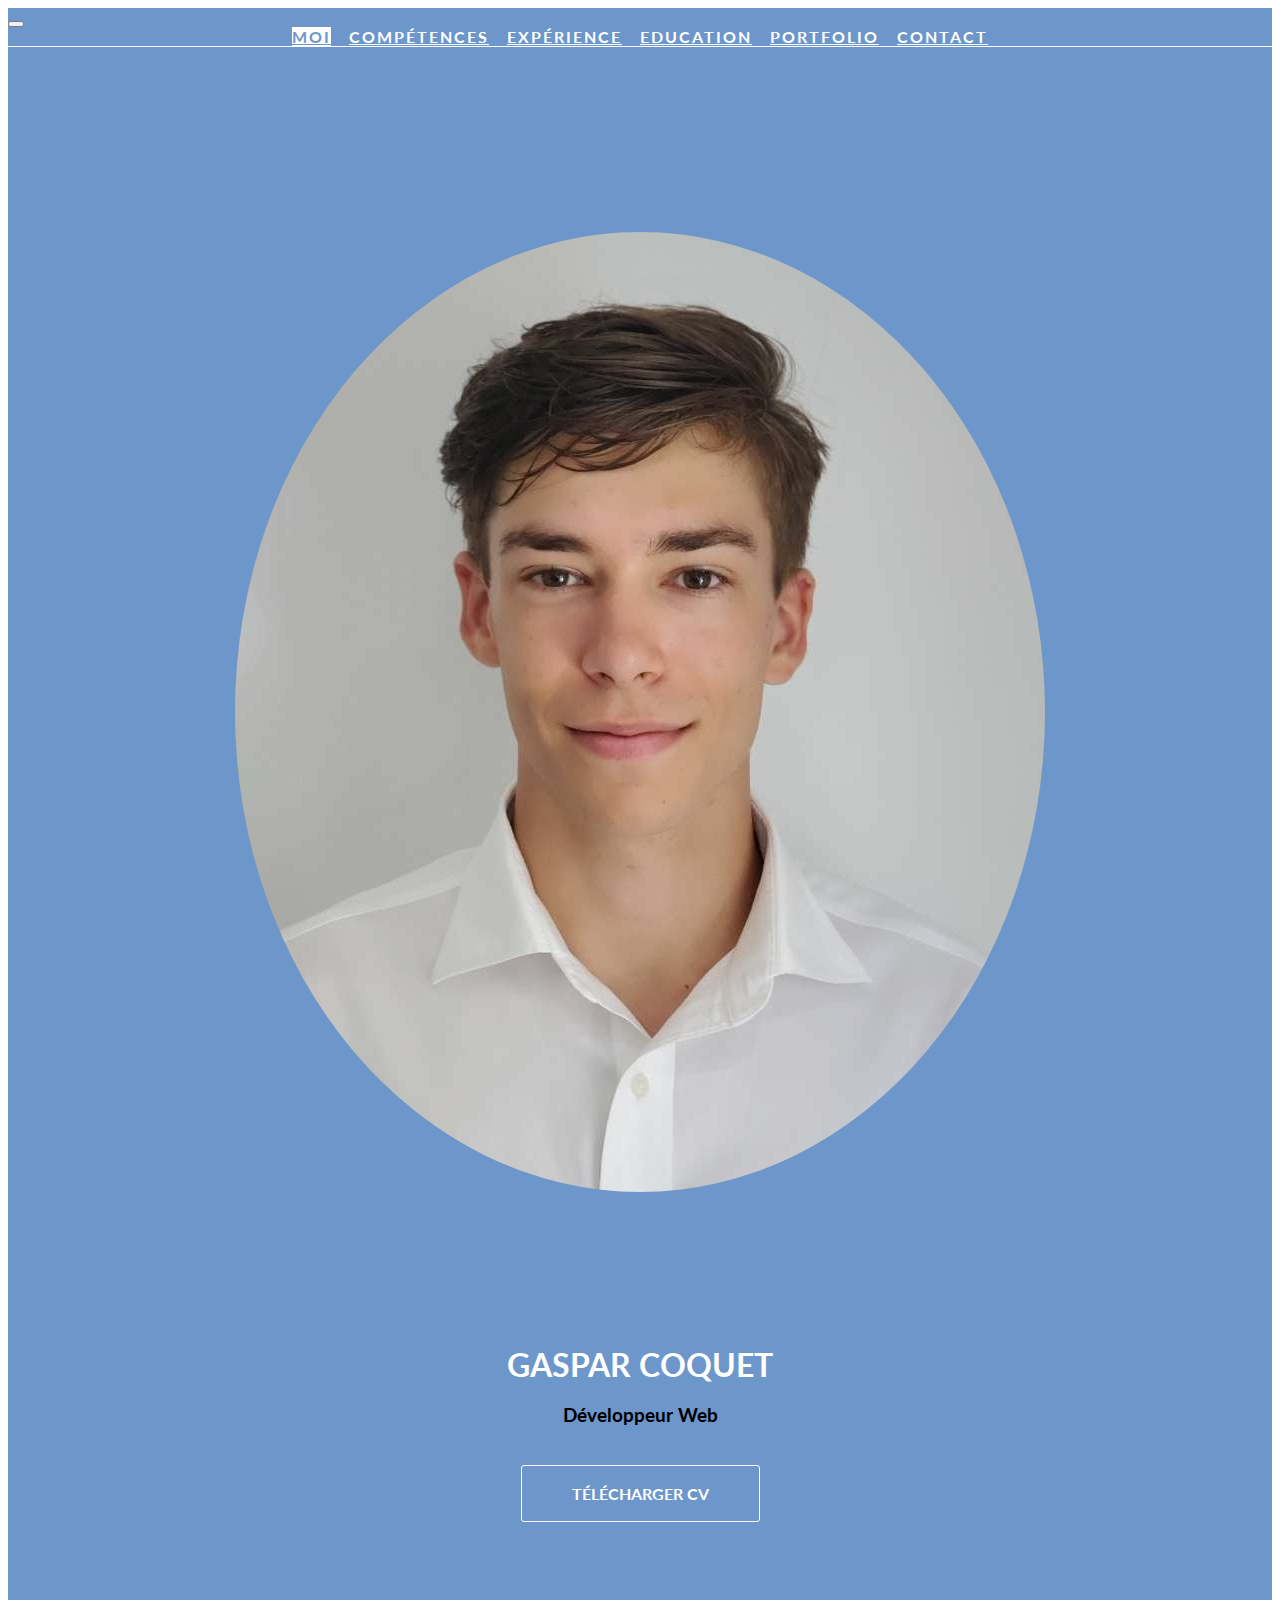
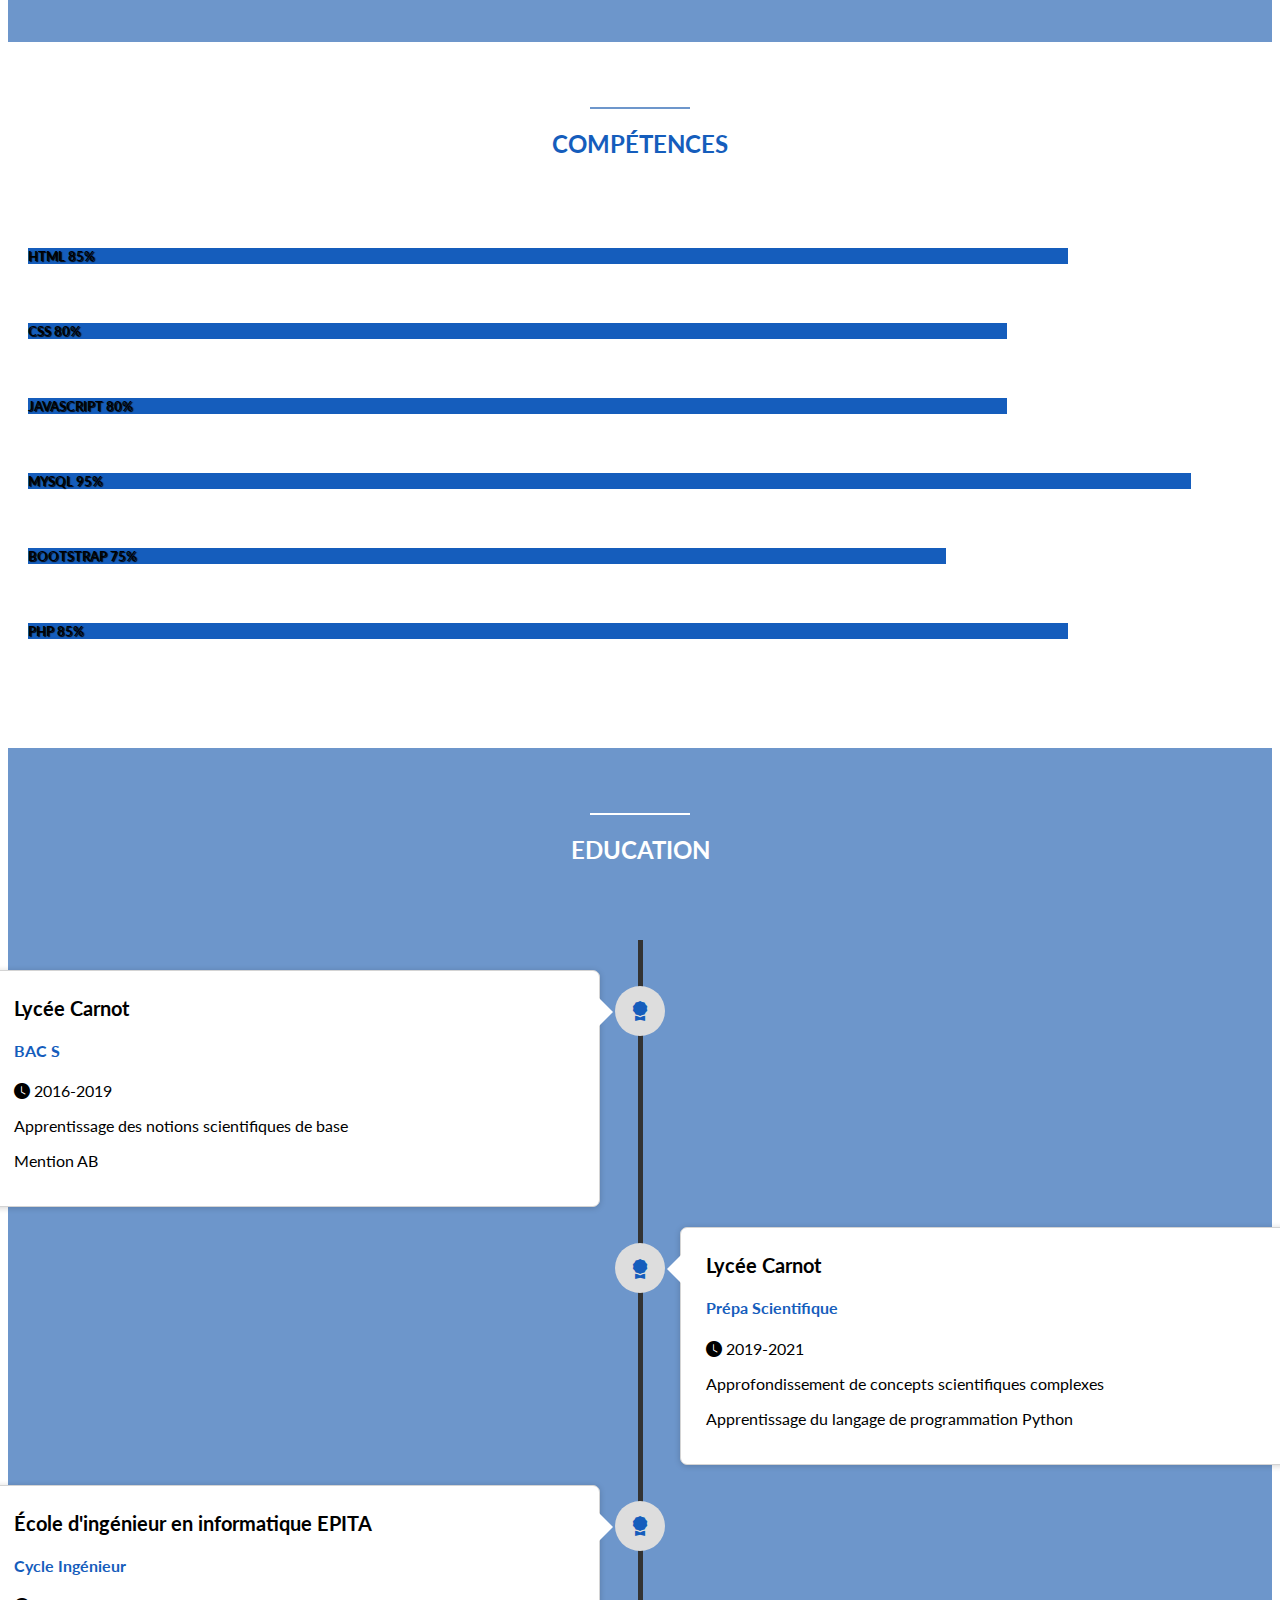
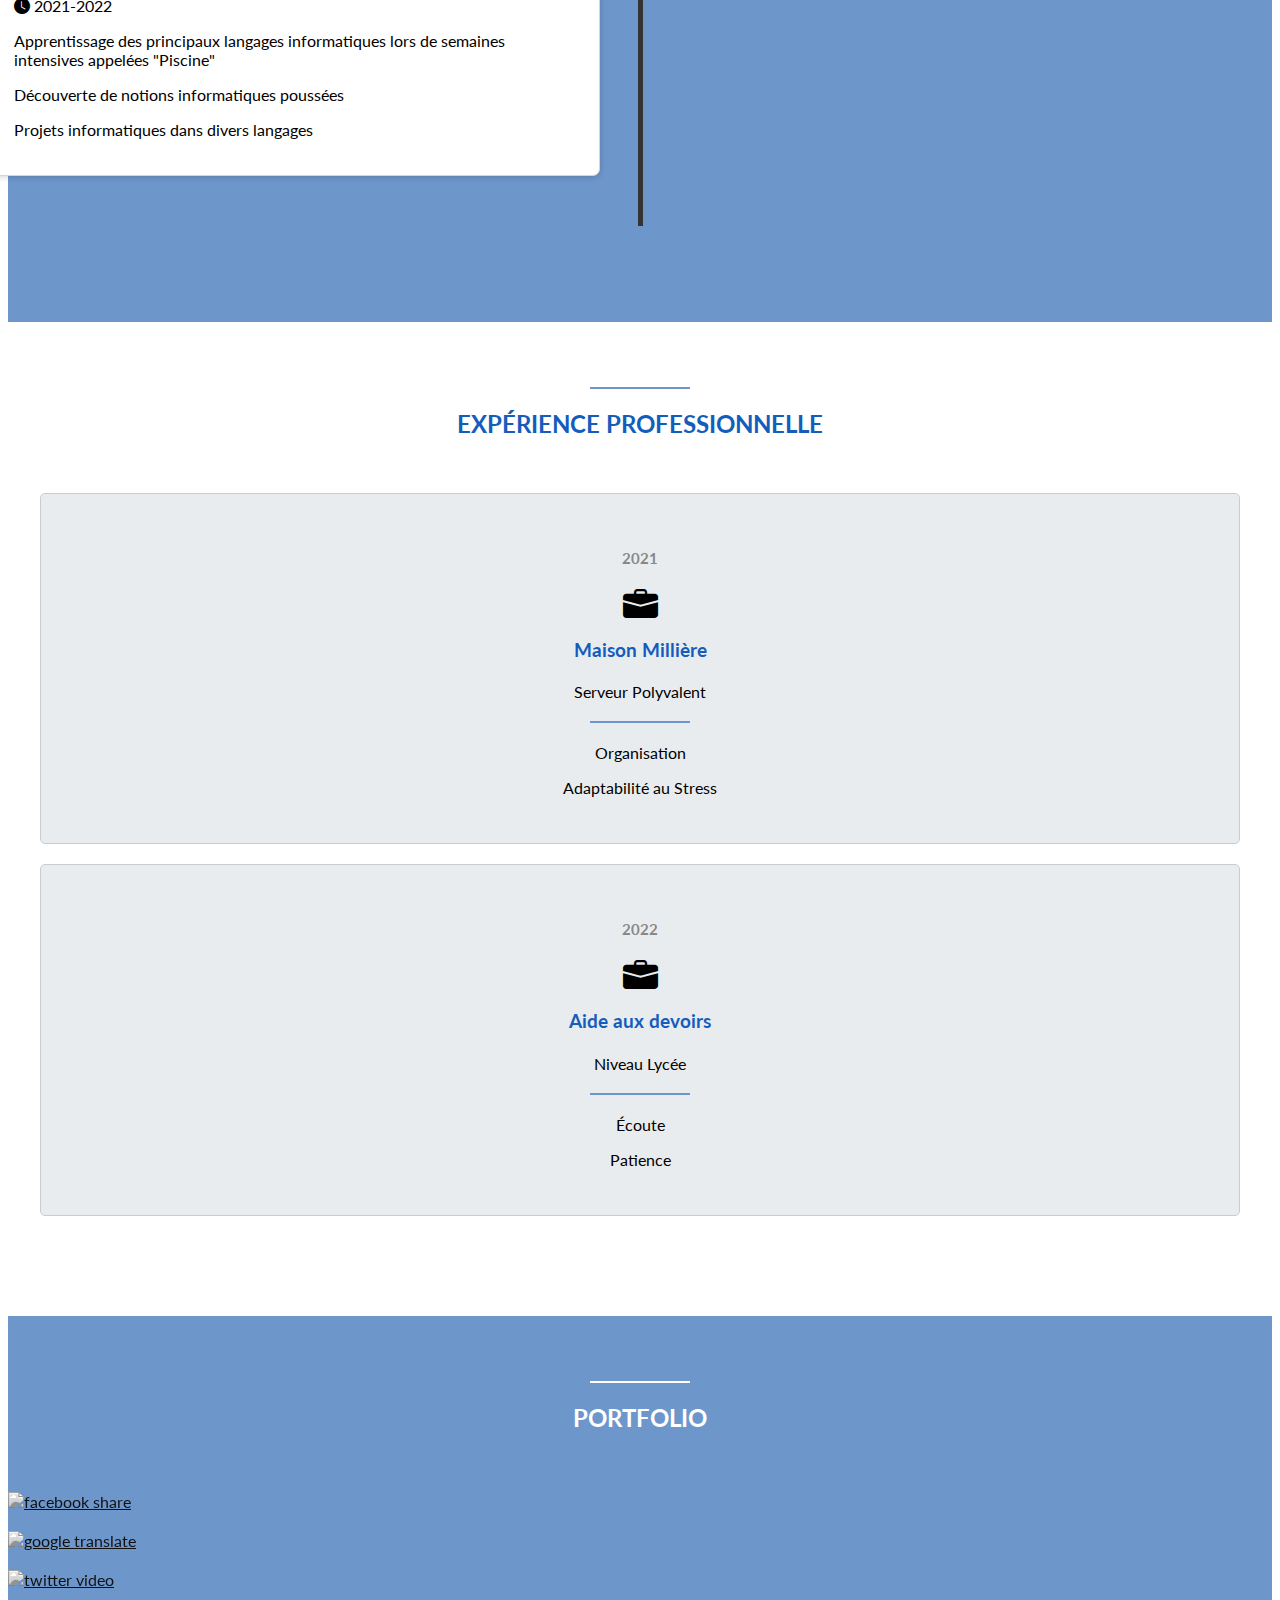
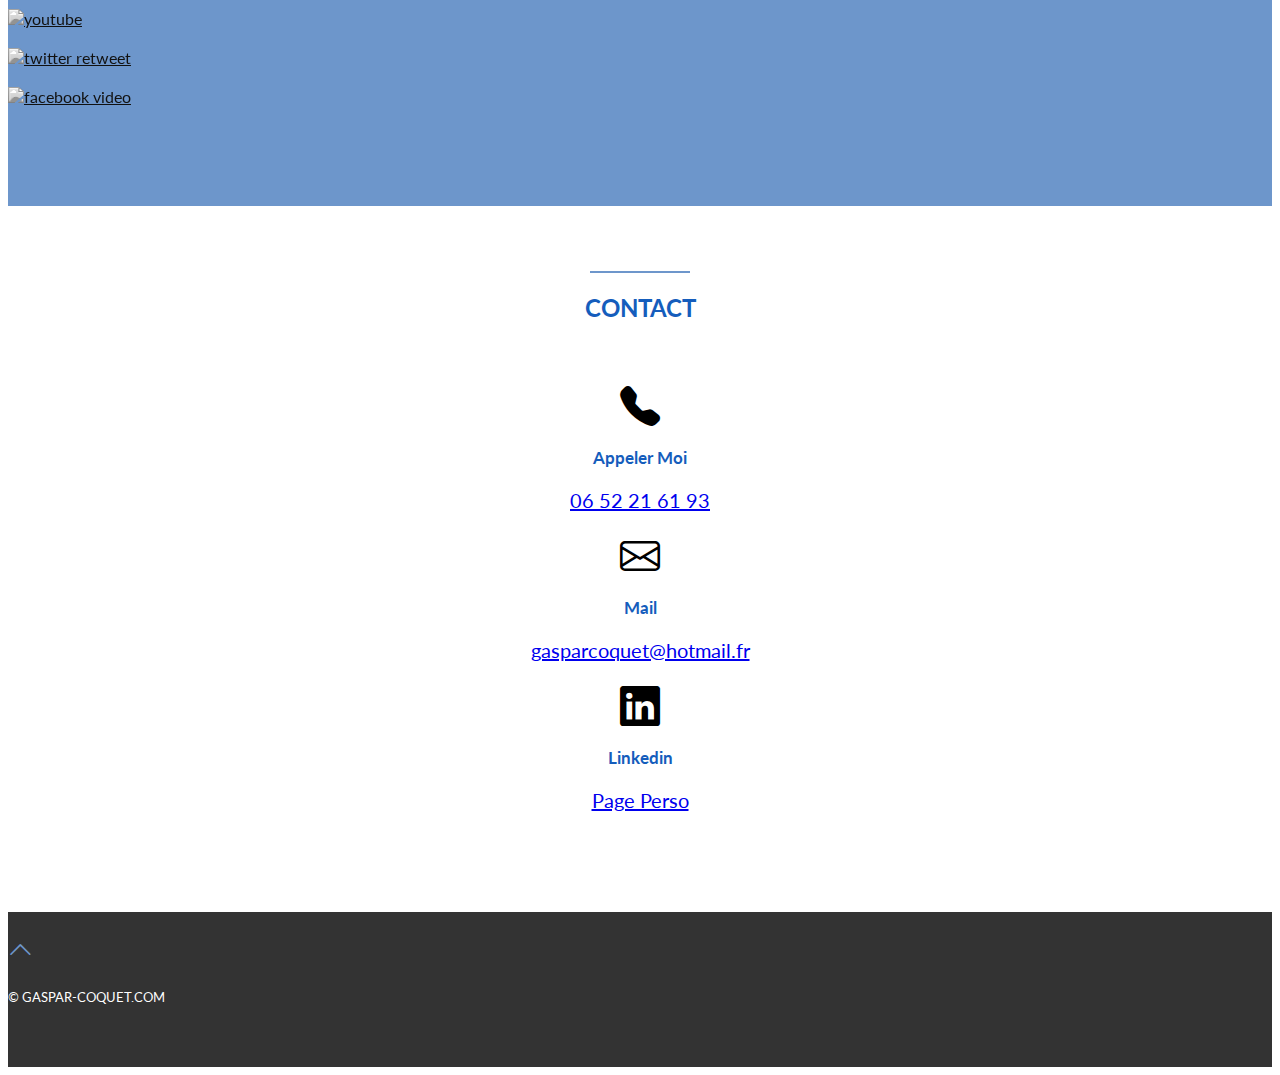
==== CV en ligne/index.html @ 8d8a1c44 "CV_en_ligne_submission" ====
<!DOCTYPE html>
<html>
    <head>
        <title>CV Gaspar</title>
        <meta charset="utf-8">
        <meta name="viewport" content="width=device-width, initial-scale=1">
        <link href="https://cdn.jsdelivr.net/npm/bootstrap@5.1.1/dist/css/bootstrap.min.css" rel="stylesheet" integrity="sha384-F3w7mX95PdgyTmZZMECAngseQB83DfGTowi0iMjiWaeVhAn4FJkqJByhZMI3AhiU" crossorigin="anonymous">
        <script src="https://cdn.jsdelivr.net/npm/bootstrap@5.1.1/dist/js/bootstrap.bundle.min.js" integrity="sha384-/bQdsTh/da6pkI1MST/rWKFNjaCP5gBSY4sEBT38Q/9RBh9AH40zEOg7Hlq2THRZ" crossorigin="anonymous"></script>  <link href='http://fonts.googleapis.com/css?family=Lato&subset=latin,latin-ext' rel='stylesheet' type='text/css'>
        <link rel="stylesheet" href="https://cdn.jsdelivr.net/npm/bootstrap-icons@1.5.0/font/bootstrap-icons.css">
        <link rel="stylesheet" href="css/style.css">
    </head>
    <body data-bs-spy="scroll" data-bs-target="#myNavbar">

        <nav id="myNavbar" class="navbar navbar-expand-lg navbar-dark sticky-top">
            <div class="container-fluid">
                <a class="navbar-brand" href="#"></a>
                <button class="navbar-toggler" type="button" data-bs-toggle="collapse" data-bs-target="#navbarNavAltMarkup" aria-controls="navbarNavAltMarkup" aria-expanded="false" aria-label="Toggle navigation">
                    <span class="navbar-toggler-icon"></span>
                </button>
              <div class="collapse navbar-collapse" id="navbarNavAltMarkup">
                <div class="navbar-nav">
                  <a class="nav-link active" aria-current="page" href="#about">Moi</a>
                  <a class="nav-link" href="#skills">Compétences</a>
                  <a class="nav-link" href="#experience">Expérience</a>
                  <a class="nav-link" href="#education">Education</a>
                  <a class="nav-link" href="#portfolio">Portfolio</a>
                  <a class="nav-link" href="#contact">Contact</a>
                </div>
              </div>
            </div>
        </nav>

        <section id="about" class="container-fluid">
            <div class="col-8 col-lg-4 profile-picture">
                <img src="images/Photo_Portrait.jpg" alt="Gaspar" id="essai">
            </div>
            <div class="heading">
                <h1>GASPAR COQUET</h1>
                <h3>Développeur Web</h3>
                <a href="docs/CV_2022-07-19_Gaspar_Coquet.pdf" class="button1">Télécharger CV</a>
            </div> 
        </section>

        <section id="skills">
            <div class="divider"></div>
            <div class="heading">
                <h2>Compétences</h2>
            </div>
            <div class="container">
                <div class="row">
                    <div class="col-lg-6">
                        <div class="progress">
                            <div class="progress-bar" role="progressbar" style="width: 85%;" aria-valuenow="85" aria-valuemin="0" aria-valuemax="100">
                                <h5>HTML 85%</h5>
                            </div>
                        </div>
                        <div class="progress">
                            <div class="progress-bar" role="progressbar" style="width: 80%;" aria-valuenow="80" aria-valuemin="0" aria-valuemax="100">
                                <h5>CSS 80%</h5>
                            </div>
                        </div>
                        <div class="progress">
                            <div class="progress-bar" role="progressbar" style="width: 80%;" aria-valuenow="80" aria-valuemin="0" aria-valuemax="100">
                                <h5>JAVASCRIPT 80%</h5>
                            </div>
                        </div>
                    </div>
                    <div class="col-lg-6">
                        <div class="progress">
                            <div class="progress-bar" role="progressbar" style="width: 95%;" aria-valuenow="95" aria-valuemin="0" aria-valuemax="100">
                                <h5>MYSQL 95%</h5>
                            </div>
                        </div>
                        <div class="progress">
                            <div class="progress-bar" role="progressbar" style="width: 75%;" aria-valuenow="75" aria-valuemin="0" aria-valuemax="100">
                                <h5>BOOTSTRAP 75%</h5>
                            </div>
                        </div>
                        <div class="progress">
                            <div class="progress-bar" role="progressbar" style="width: 85%;" aria-valuenow="85" aria-valuemin="0" aria-valuemax="100">
                                <h5>PHP 85%</h5>
                            </div>
                        </div>
                    </div>
                </div>
            </div>

        </section>

        <section id="education">
            <div class="container">
                <div class="divider white"></div>
                <div class="heading">
                    <h2>Education</h2>
                </div>
                <ul class="timeline">
                    <li>
                        <div class="timeline-badge"><span class="bi-award-fill"></span></div>
                        <div class="timeline-panel-container">
                            <div class="timeline-panel">
                                <div class="timeline-heading">
                                    <h3>Lycée Carnot</h3>
                                    <h4>BAC S</h4>
                                    <p class="text-muted"><span class="bi-clock-fill"></span> 2016-2019</p>
                                </div>
                                <div class="timeline-body">
                                    <p>Apprentissage des notions scientifiques de base</p>
                                    <p>Mention AB</p>
                                </div>
                            </div>
                        </div>
                    </li>
                    <li>
                        <div class="timeline-badge"><span class="bi-award-fill"></span></div>
                        <div class="timeline-panel-container-inverted">
                            <div class="timeline-panel">
                                <div class="timeline-heading">
                                    <h3>Lycée Carnot</h3>
                                    <h4>Prépa Scientifique</h4>
                                    <p class="text-muted"><span class="bi-clock-fill"></span> 2019-2021</p>
                                </div>
                                <div class="timeline-body">
                                    <p>Approfondissement de concepts scientifiques complexes</p>
                                    <p>Apprentissage du langage de programmation Python</p>
                                </div>
                            </div>
                        </div>
                    </li>
                    <li>
                        <div class="timeline-badge"><span class="bi-award-fill"></span></div>
                        <div class="timeline-panel-container">
                            <div class="timeline-panel">
                                <div class="timeline-heading">
                                    <h3>École d'ingénieur en informatique EPITA</h3>
                                    <h4>Cycle Ingénieur</h4>
                                    <p class="text-muted"><span class="bi-clock-fill"></span> 2021-2022</p>
                                </div>
                                <div class="timeline-body">
                                    <p>Apprentissage des principaux langages informatiques lors de semaines intensives appelées "Piscine"</p>
                                    <p>Découverte de notions informatiques poussées</p>
                                    <p>Projets informatiques dans divers langages</p>
                                </div>
                            </div>
                        </div>
                    </li>
                </ul>
            </div>
        </section>


        <section id="experience">
            <div class="container">
                <div class="divider"></div>
                <div class="heading">
                    <h2>Expérience Professionnelle</h2>
                </div>
                <div class="row">
                    <div class="col-md-6">
                        <div class="experience-block">
                            <h5>2021</h5>
                            <span class="bi-briefcase-fill"></span>
                            <h3>Maison Millière</h3>
                            <h4>Serveur Polyvalent</h4>
                            <div class="divider"></div>
                            <p>Organisation</p>
                            <p>Adaptabilité au Stress</p>
                        </div>
                    </div>
                    <div class="col-md-6">
                        <div class="experience-block">
                            <h5>2022</h5>
                            <span class="bi-briefcase-fill"></span>
                            <h3>Aide aux devoirs</h3>
                            <h4>Niveau Lycée</h4>
                            <div class="divider"></div>
                            <p>Écoute</p>
                            <p>Patience</p>
                        </div>
                    </div>
                </div>
        </section>

        <section id="portfolio">
            <div class="container">
                <div class="divider white"></div>
                <div class="heading">
                    <h2>Portfolio</h2>
                </div>
                <div class="row">
                    <div class="col-md-4">
                        <a href="https://facebook.com" target="_blank">
                            <img src="images/facebook_share.png" class="img-thumbnail" alt="facebook share">
                        </a>
                    </div>
                    <div class="col-md-4">
                        <a href="https://google.com" target="_blank">
                            <img src="images/google_translate.png" class="img-thumbnail" alt="google translate">
                        </a>
                    </div>
                    <div class="col-md-4">
                        <a href="https://twitter.com" target="_blank">
                            <img src="images/twitter_video.png" class="img-thumbnail" alt="twitter video">
                        </a>
                    </div>
                </div>
                <div class="row">
                    <div class="col-md-4">
                        <a href="https://youtube.com" target="_blank">
                            <img src="images/youtube.png" class="img-thumbnail" alt="youtube">
                        </a>
                    </div>
                    <div class="col-md-4">
                        <a href="https://twitter.com" target="_blank">
                            <img src="images/twitter_retweet.png" class="img-thumbnail" alt="twitter retweet">
                        </a>
                    </div>
                    <div class="col-md-4">
                        <a href="https://facebook.com" target="_blank">
                            <img src="images/facebook_video.png" class="img-thumbnail" alt="facebook video">
                        </a>
                    </div>
                </div>
            </div>

        </section>

        <section id="contact">
            <div class="container">
                <div class="divider"></div>
                <div class="heading">
                    <h2>Contact</h2>
                </div>

                <div class="row">
                    <div class="col-md-4 align">
                        <span class="bi bi-telephone-fill"></span>
                        <h3>Appeler Moi</h3>
                        <a href="tel:+33652216193">
                            <p class="text">06 52 21 61 93</p>
                        </a>
                    </div>
                    <div class="col-md-4 align">
                        <span class="bi bi-envelope"></span>
                        <h3>Mail</h3>
                        <a href="mailto:gasparcoquet@hotmail.fr">
                            <p class="text">gasparcoquet@hotmail.fr</p>
                        </a>
                    </div>
                    <div class="col-md-4 align">
                        <span class="bi bi-linkedin"></span>
                        <h3>Linkedin</h3>
                        <a href="https://www.linkedin.com/in/gaspar-coquet-95a12b220/" target="_blank">
                            <p class="text">Page Perso</p>
                        </a>
                    </div>
                </div>
                

            </div>

        </section>

        <footer class="text-center">
            <a href="#about"><span class="bi-chevron-up"></span></a>
            <h5>© GASPAR-COQUET.COM</h5>
        </footer>
      
    </body>
</html>
---- CV en ligne/css/style.css ----
/* GENERAL */
body {
    font-family: 'Lato', sans-serif;
}
h1,h2,h3,h4,h5,h6 {
    font-weight: bold;
}
section {
    padding: 65px 0 80px 0;
}
section .heading {
    text-align: center;
    padding-bottom: 40px;
}
section .heading h2{
    text-transform: uppercase;
}
.divider {
    width: 100px;
    height: 2px;
    background-color: #6d96cb;
    margin: 0 auto 20px;   
}
.divider.white {
    background-color: white;
}
ul {
    list-style: none;
}

/* NAVBAR */
.navbar {
    background-color: #6d96cb;
    letter-spacing: 2px;
    text-transform: uppercase;
    font-weight: bold;
    border-bottom: 1px solid white;
}
.navbar-nav {
    margin: 0 auto;
    text-align: center;
}
.nav-link {
    color: white !important;
    margin: 0 6px;
}
.nav-link.active,
.nav-link:hover {
    background-color: white;
    color: #6d96cb !important;
}


/* ABOUT */
#about {
    background-color: #6d96cb;
}
#about img {
    max-width: 100%;
    height: auto;
    clip-path:ellipse(45% 40%);
}
.profile-picture {
    text-align: center;
    margin: 0px auto 30px;
}
#about .heading h1 {
    color: white;
    text-transform: uppercase;
    margin-bottom: 20px;
}
.button1 {
    font-weight: bold;
    color: white;
    text-transform: uppercase;
    border: 1px solid white;
    padding: 18px 50px;
    display: inline-block;
    border-radius: 3px;
    text-decoration: none;
    margin-top: 20px;
    transition: all 0.3s ease-in 0s;
}
.button1:hover {
    background: white;
    color: #6d96cb;
}

/* SKILLS */
#skills .heading h2 {
    color: #155dbc;
}
#skills .progress {
    height: 45px;
    margin: 30px 20px;
}
#skills .progress:last-child {
    margin-bottom: 0px;
}
#skills .progress-bar {
    background-color: #155dbc;
}
#skills .progress-bar h5 {
    text-shadow: 1px 1px 1px #000;
    margin-bottom: 3px;
}

/* EDUCATION */
#education {
    background-color: #6d96cb;
}
#education .heading h2 {
    color: white;
}
.timeline {
    padding: 30px 10px;
    position: relative;
}
.timeline:before {
    content: " ";
    top: 0;
    bottom: 0;
    position: absolute;
    width: 5px;
    background-color: #333;
    left: 50%;
    margin-left: -2.5px;
}
.timeline > li {
    margin-bottom: 20px;
    position: relative;
}
.timeline > li:before,
.timeline > li:after {
    content: " ";
    display: table;
}
.timeline > li:after {
    clear: both;
}
.timeline li .timeline-badge {
    color: #6d96cb;
    width: 50px;
    line-height: 50px;
    font-size: 20px;
    text-align: center;
    position: absolute;
    top: 16px;
    left: 50%;
    margin-left: -25px;
    background-color: #ddd;
    border-radius: 50%;
}
.timeline-panel-container {
    width: 50%;
    float: left;
}
.timeline-panel-container-inverted {
    width: 50%;
    float: right;
}
.timeline-panel {
    width: 90%;
    float: right;
    margin-right: 40px;
    border: 1px solid #d4d4d4;
    border-radius: 7px;
    padding: 20px 25px;
    position: relative;
    box-shadow: 0 1px 6px rgba(0,0,0, 0.175);
    background-color: #fff;
}
.timeline-panel-container-inverted .timeline-panel {
    float: left;
    margin-left: 40px;
}
.timeline-panel:after {
    position:absolute;
    top: 27px;
    right: -14px;
    display:inline-block;
    border-top: 14px solid transparent;
    border-left: 14px solid #fff;
    border-right: 0 solid #fff;
    border-bottom: 14px solid transparent;
    content: " ";
}
.timeline-panel-container-inverted .timeline-panel:after {
    border-left-width: 0;
    border-right-width: 14px;
    left: -14px;
    right: auto;
}
.timeline-heading h3 {
    margin-top: 5px;
    font-size: 20px;
}
.timeline-heading h4 {
    color: #155dbc;
}
.timeline-badge span{
    color: #155dbc;
}

/* EXPERIENCE */
#experience .heading h2 {
    color: #155dbc;
    margin: 15px 0px;
}
.experience-block {
    width:90%;
    margin: 0 auto;
    text-align: center;
    padding: 30px;
    background: #e9ecef;
    border-radius: 5px;
    border: 1px solid #ccc;
    margin-bottom: 20px;
}
.experience-block h5 {
    color: #888;
    font-size: 15px;
    margin-bottom: 15px;
}
.experience-block span {
    font-size: 35px;
}
.experience-block h3 {
    color: #155dbc;
    margin: 15px 0px;
}
.experience-block h4 {
    margin-bottom: 20px;
    font-weight: normal;
 }

 /* PORTFOLIO */
 #portfolio {
     background-color:#6d96cb;
 }
 #portfolio .heading h2 {
    color: white;
}
#portfolio img {
    width: 100%;
    height: 100%;
    filter: grayscale(100%);
    -webkit-filter: grayscale(100%); 
}
#portfolio img:hover {
     filter: none;
    -webkit-filter: none; 
}
#portfolio .col-md-4 {
    margin-bottom: 20px;
}

/* CONTACT */
#contact .heading h2 {
    color: #155dbc;
}

#contact h3 {
    color: #155dbc;
    font-size: 17px;
}

#contact .align {
    text-align: center;
}

#contact span {
    font-size: 40px;
}

#contact .text {
    font-size: 20px;
}


/* FOOTER */
footer {
    background-color: #333;
    padding: 20px 0 40px;
}
footer span {
    color: #6d96cb;
    font-size: 25px;
    line-height: 35px;
}
footer span:hover {
    font-size: 27px;
}
footer h5 {
    color: white;
    font-weight: normal;
}
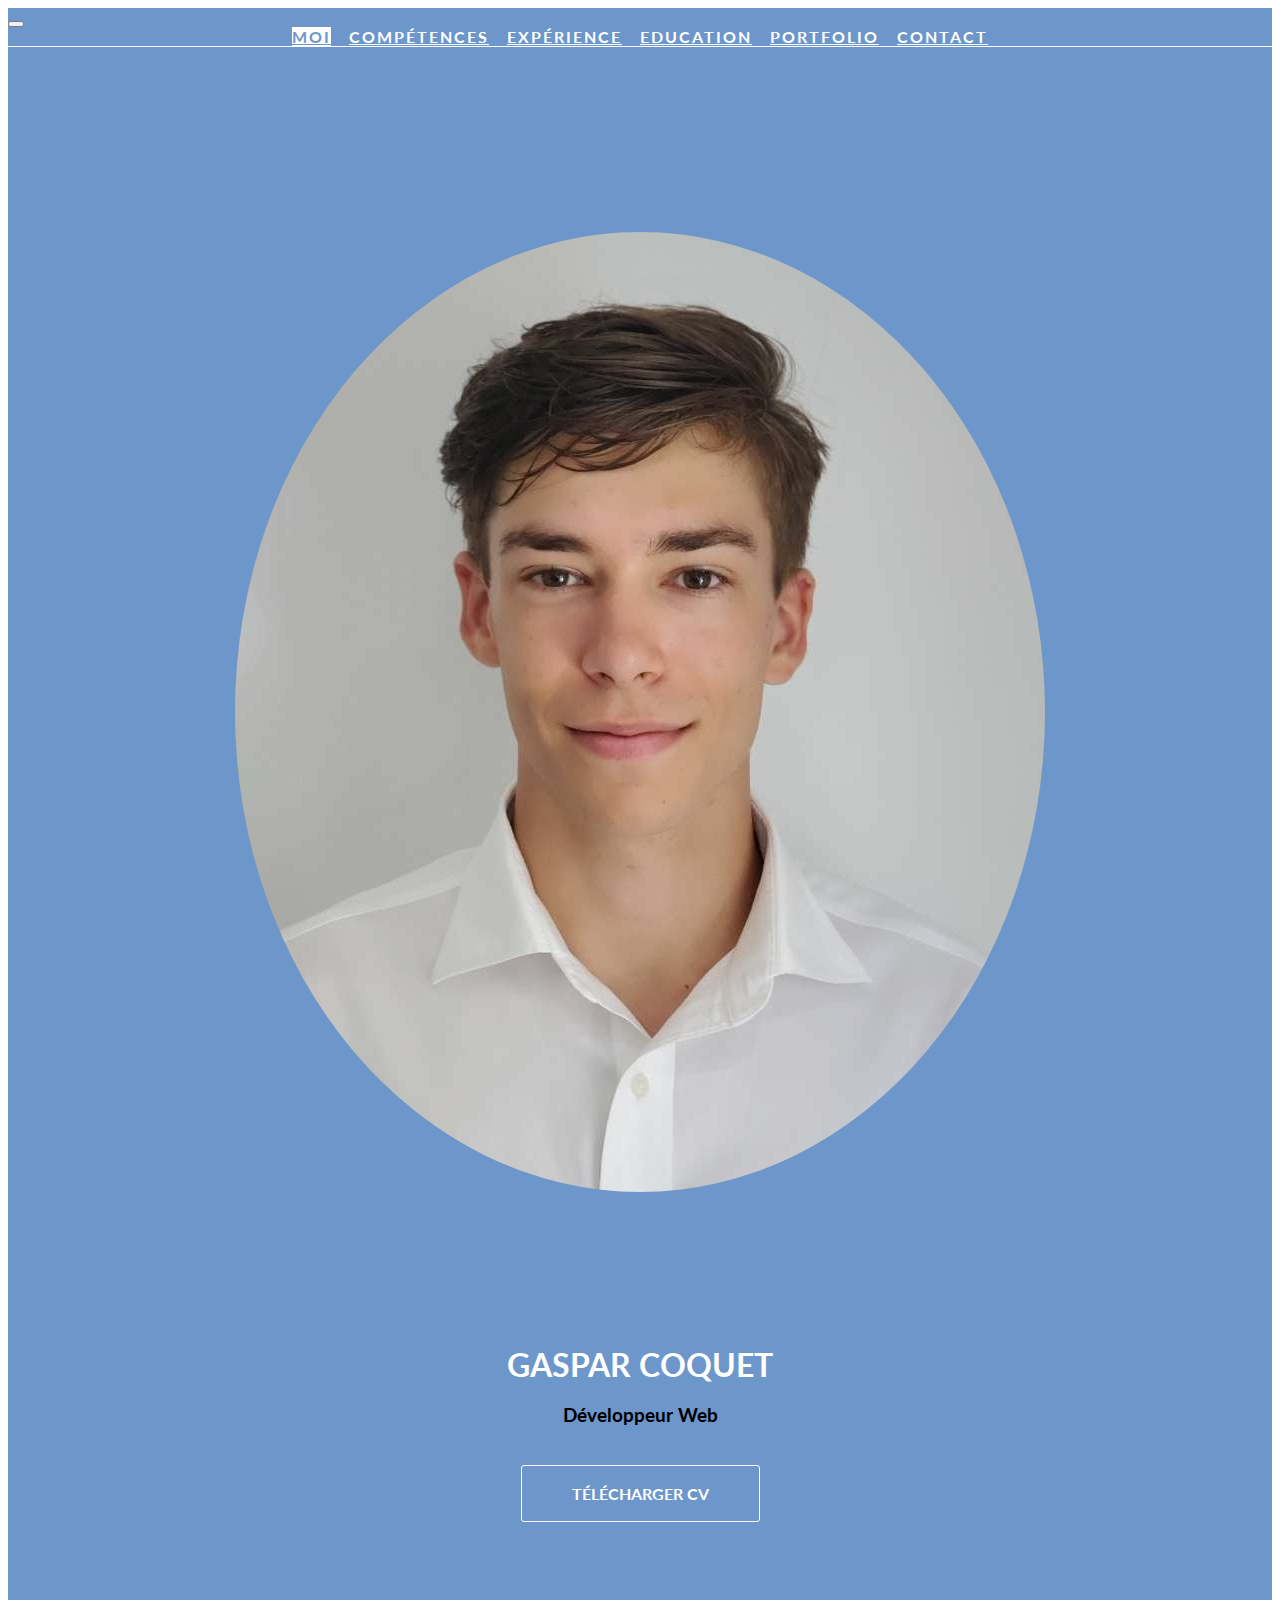
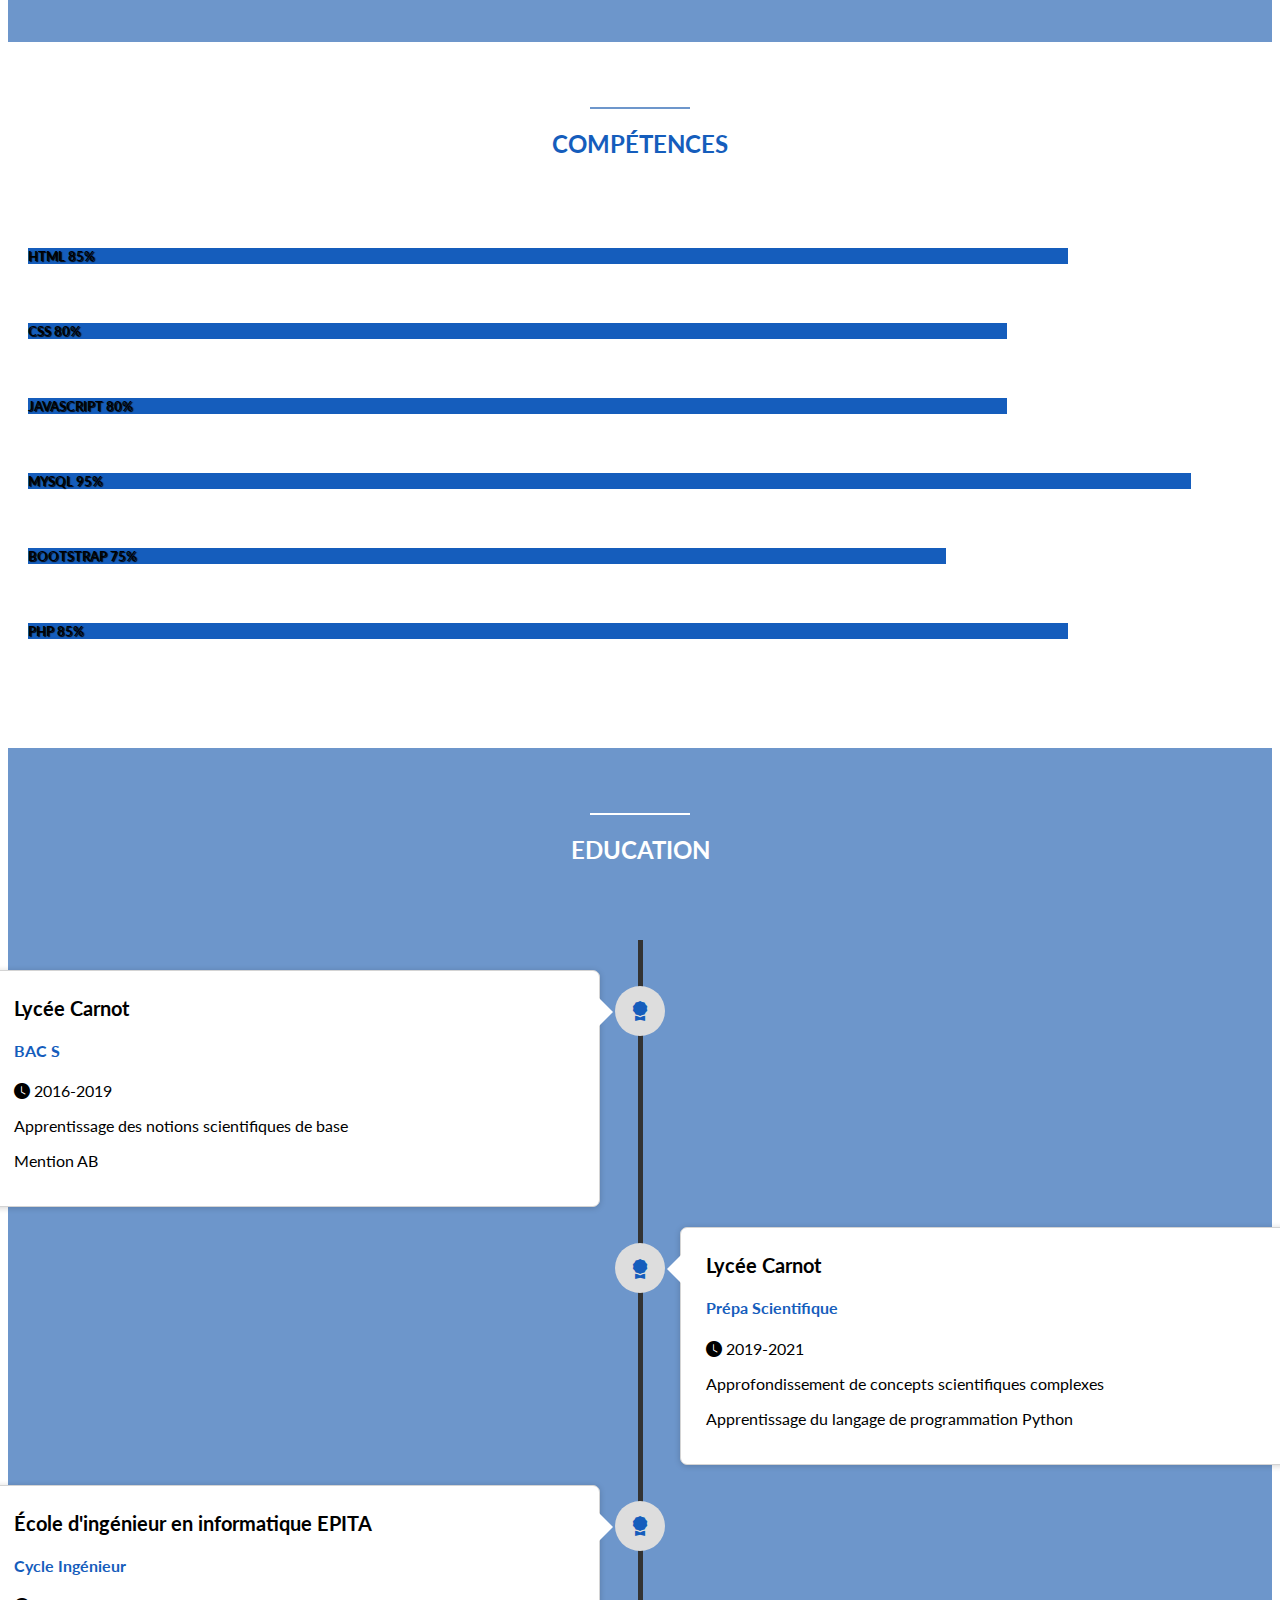
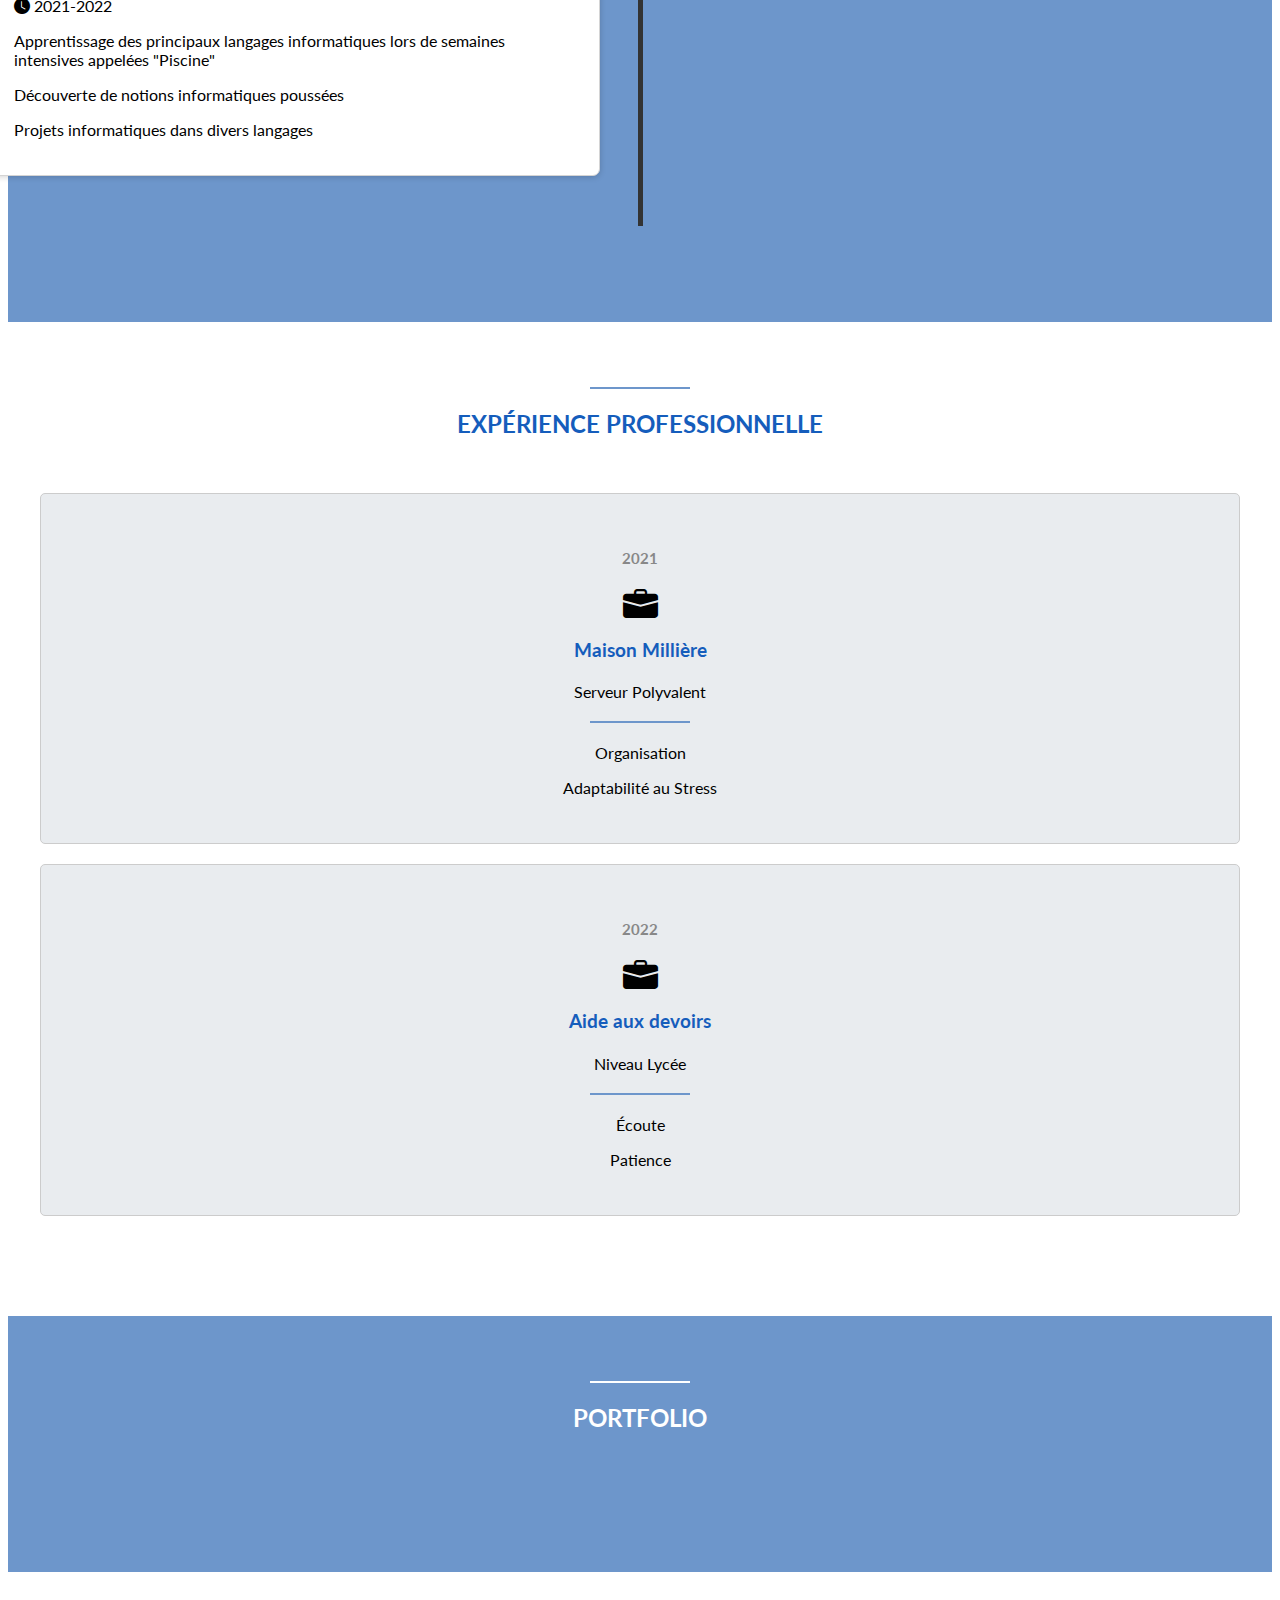
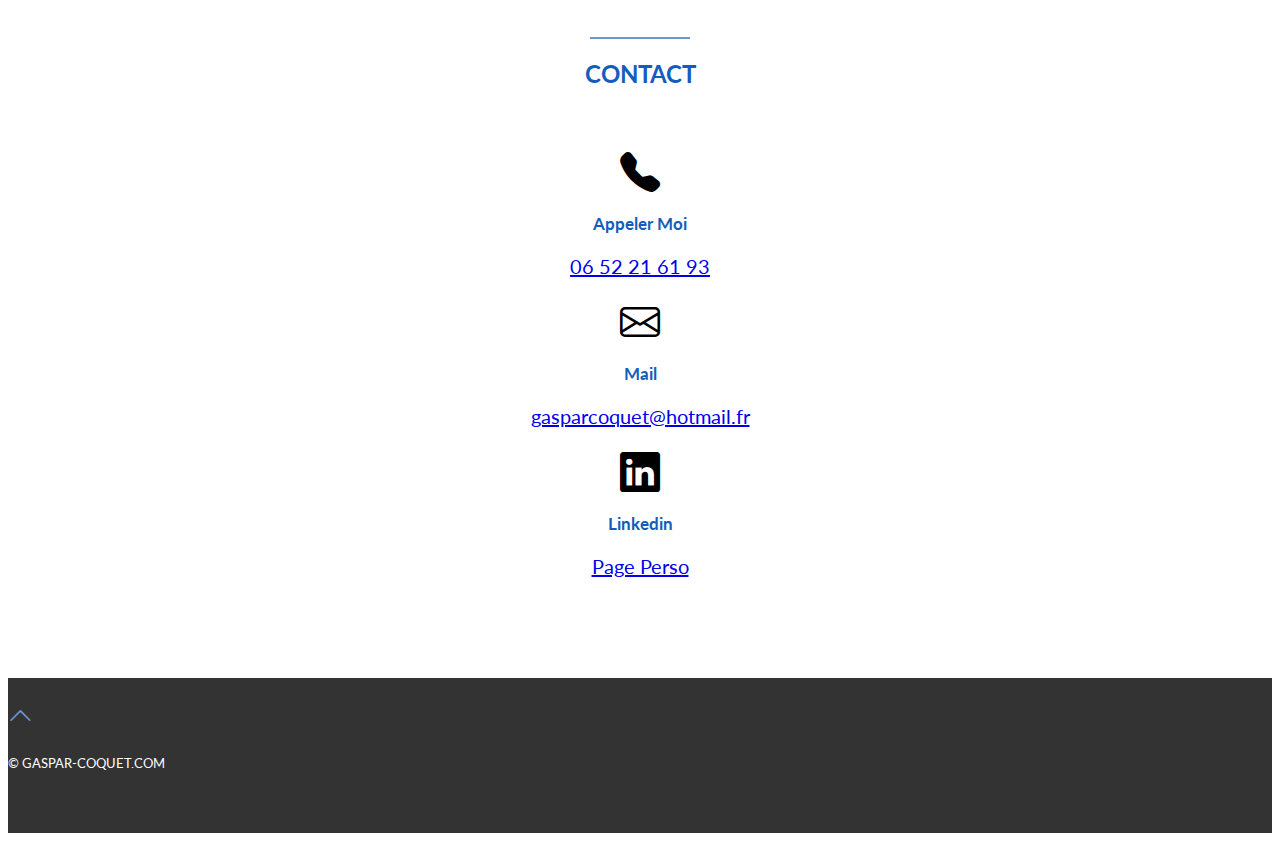
==== commit e627866a: "title" ====
--- a/CV en ligne/index.html
+++ b/CV en ligne/index.html
@@ -1,7 +1,7 @@
 <!DOCTYPE html>
 <html>
     <head>
-        <title>CV Gaspar</title>
+        <title>CV Gaspar Coquet</title>
         <meta charset="utf-8">
         <meta name="viewport" content="width=device-width, initial-scale=1">
         <link href="https://cdn.jsdelivr.net/npm/bootstrap@5.1.1/dist/css/bootstrap.min.css" rel="stylesheet" integrity="sha384-F3w7mX95PdgyTmZZMECAngseQB83DfGTowi0iMjiWaeVhAn4FJkqJByhZMI3AhiU" crossorigin="anonymous">
@@ -186,6 +186,7 @@
                 <div class="heading">
                     <h2>Portfolio</h2>
                 </div>
+                <!--
                 <div class="row">
                     <div class="col-md-4">
                         <a href="https://facebook.com" target="_blank">
@@ -220,6 +221,7 @@
                         </a>
                     </div>
                 </div>
+                -->
             </div>
 
         </section>
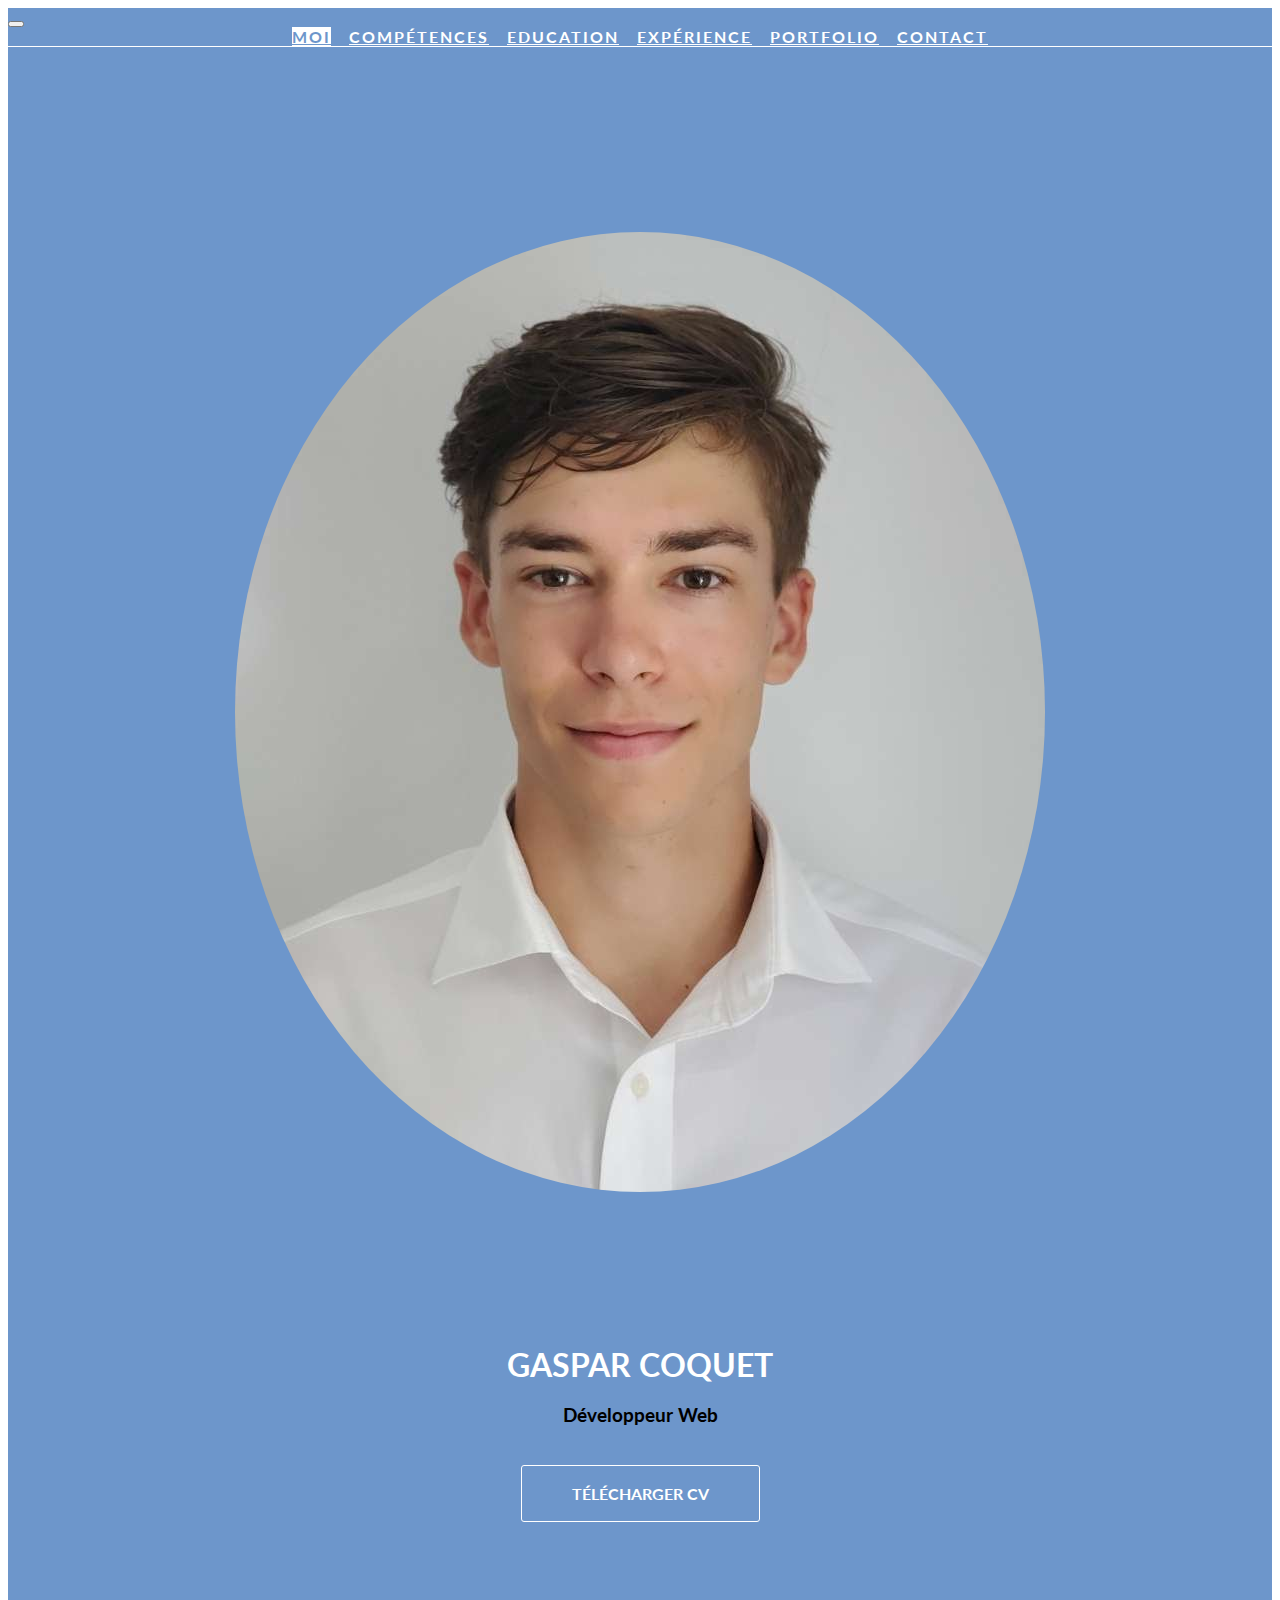
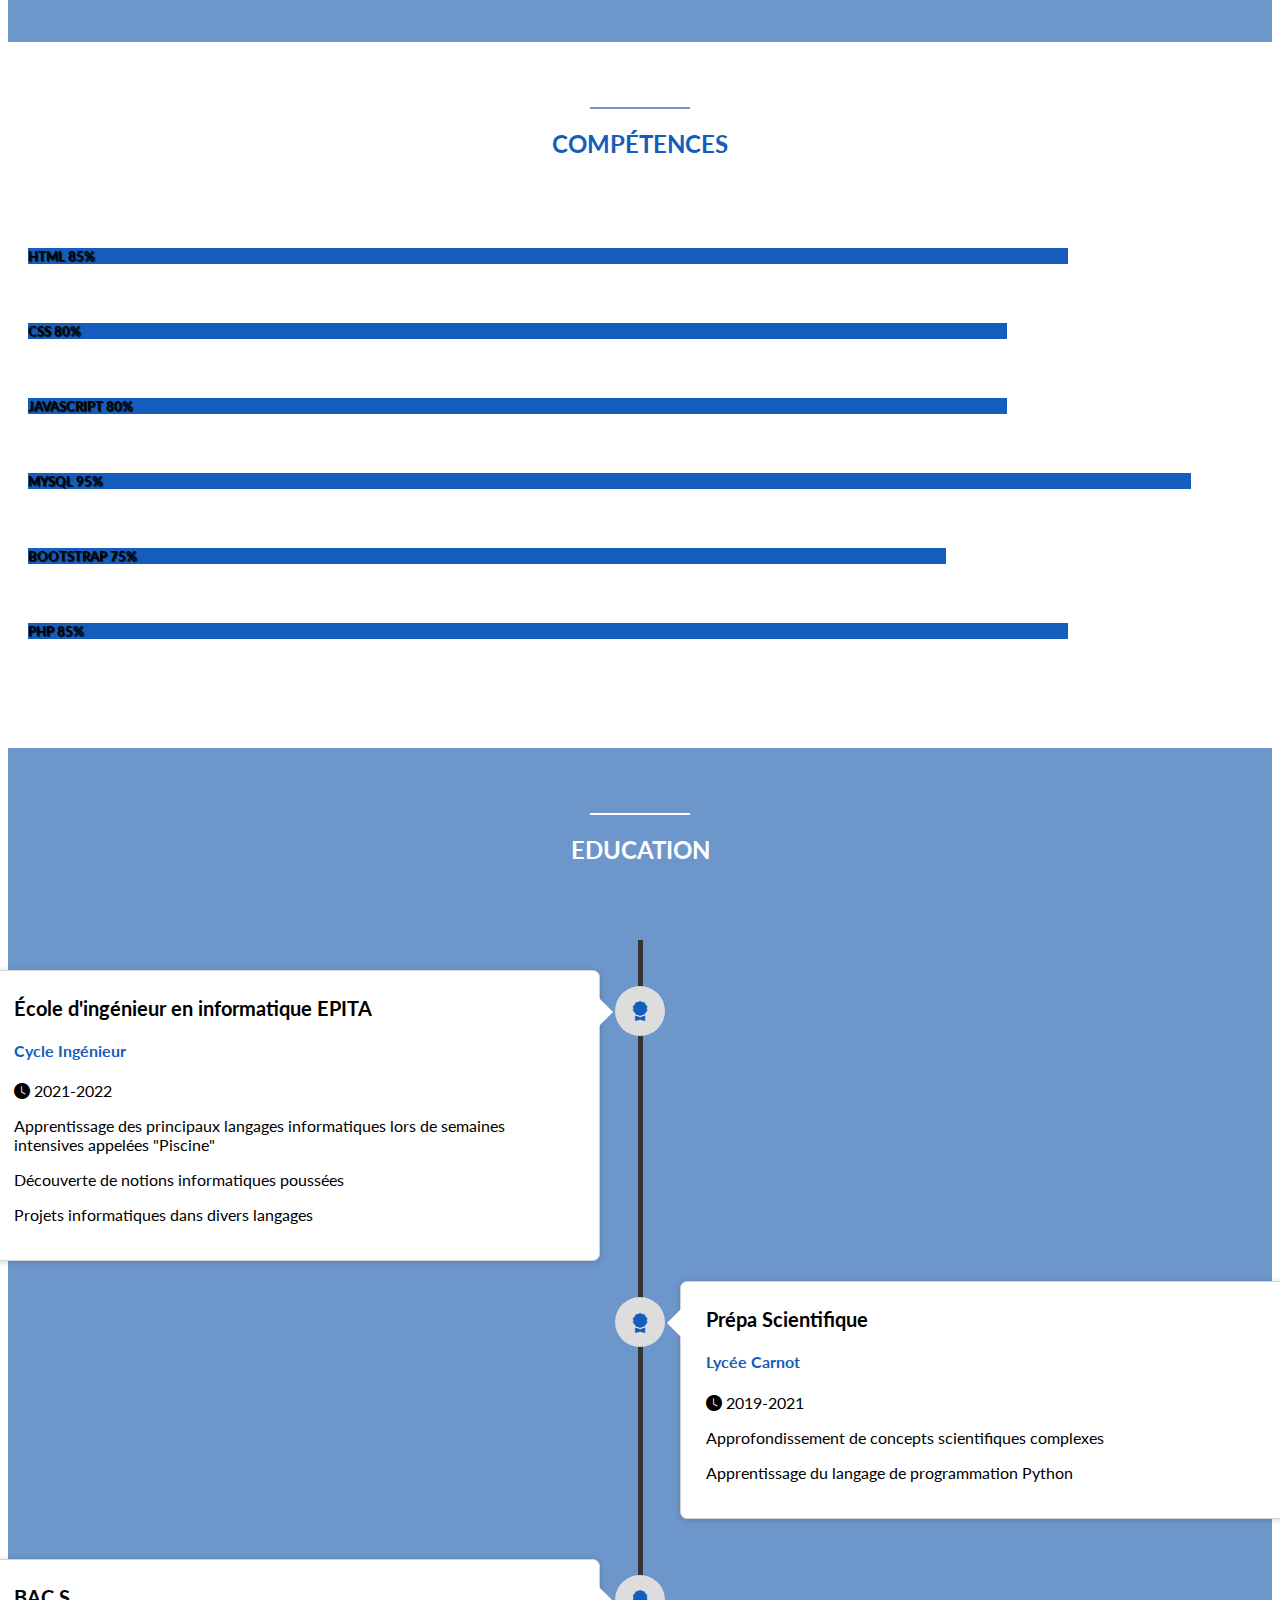
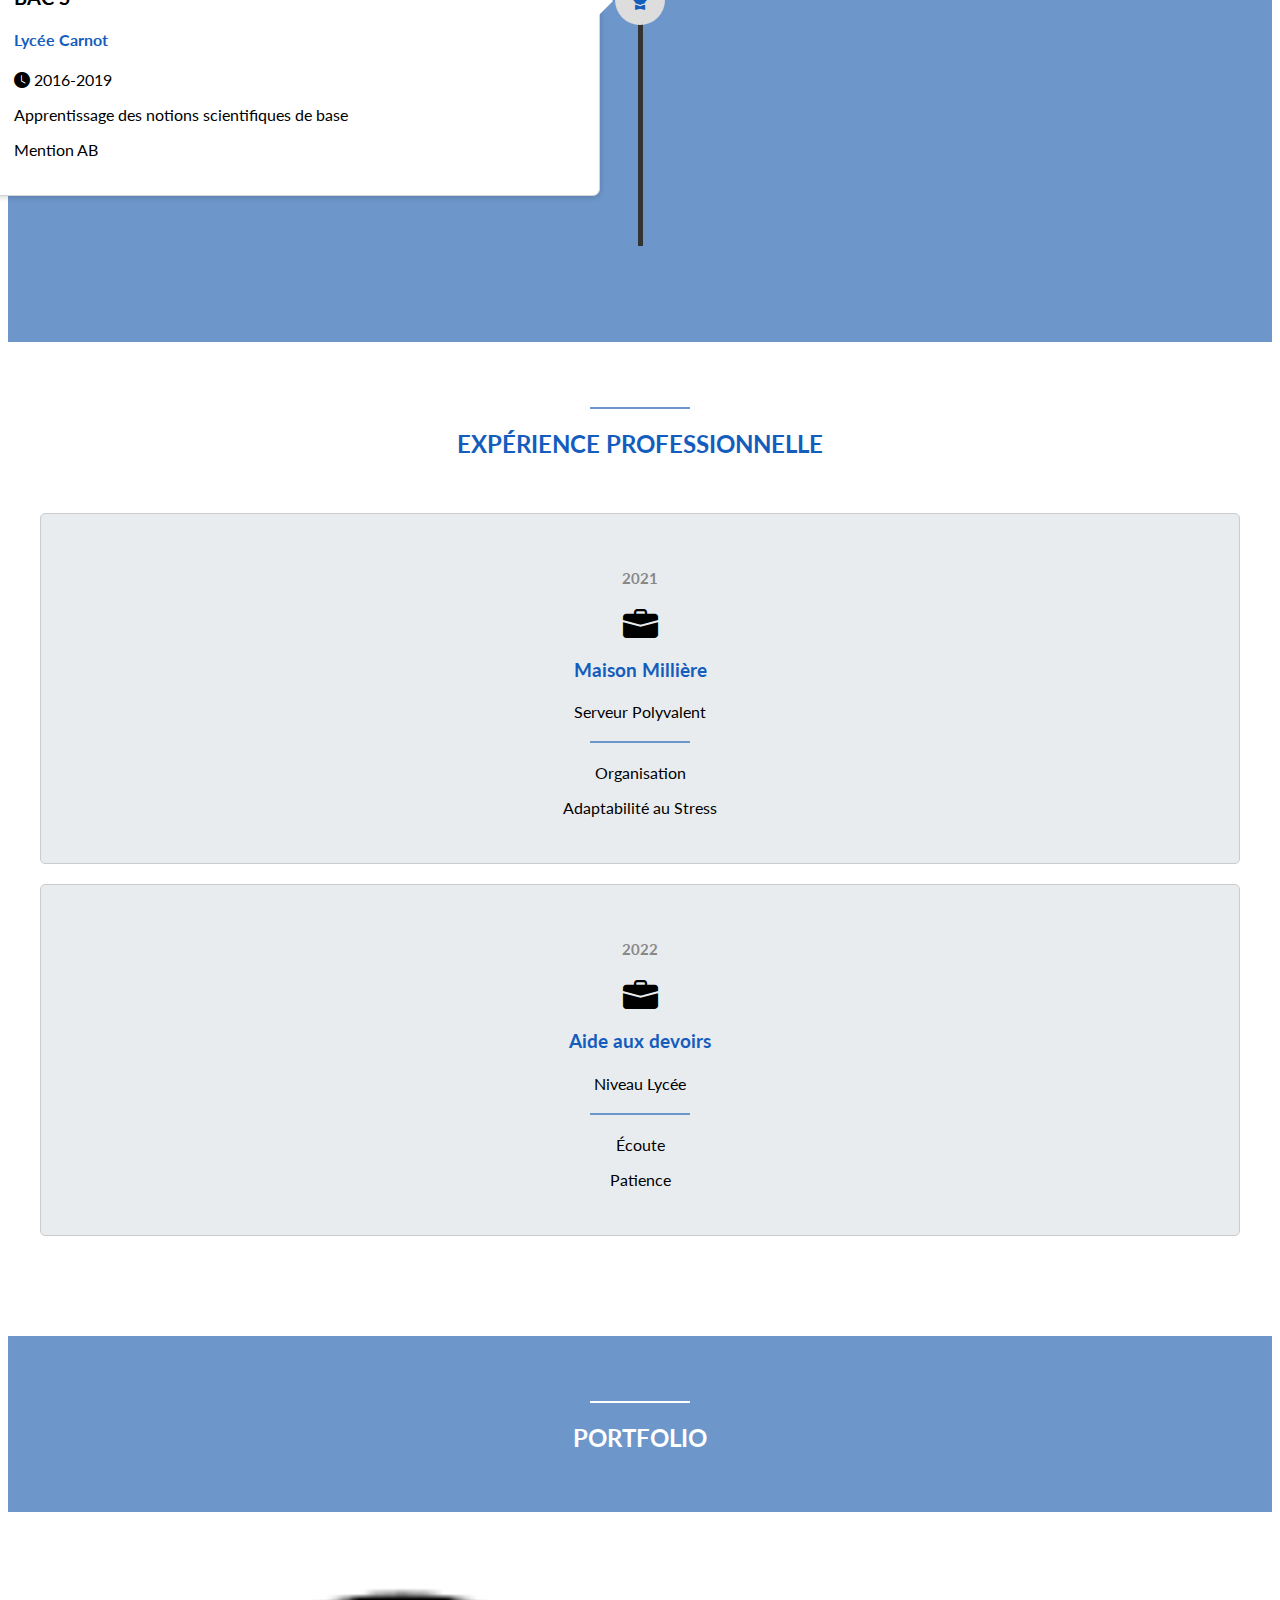
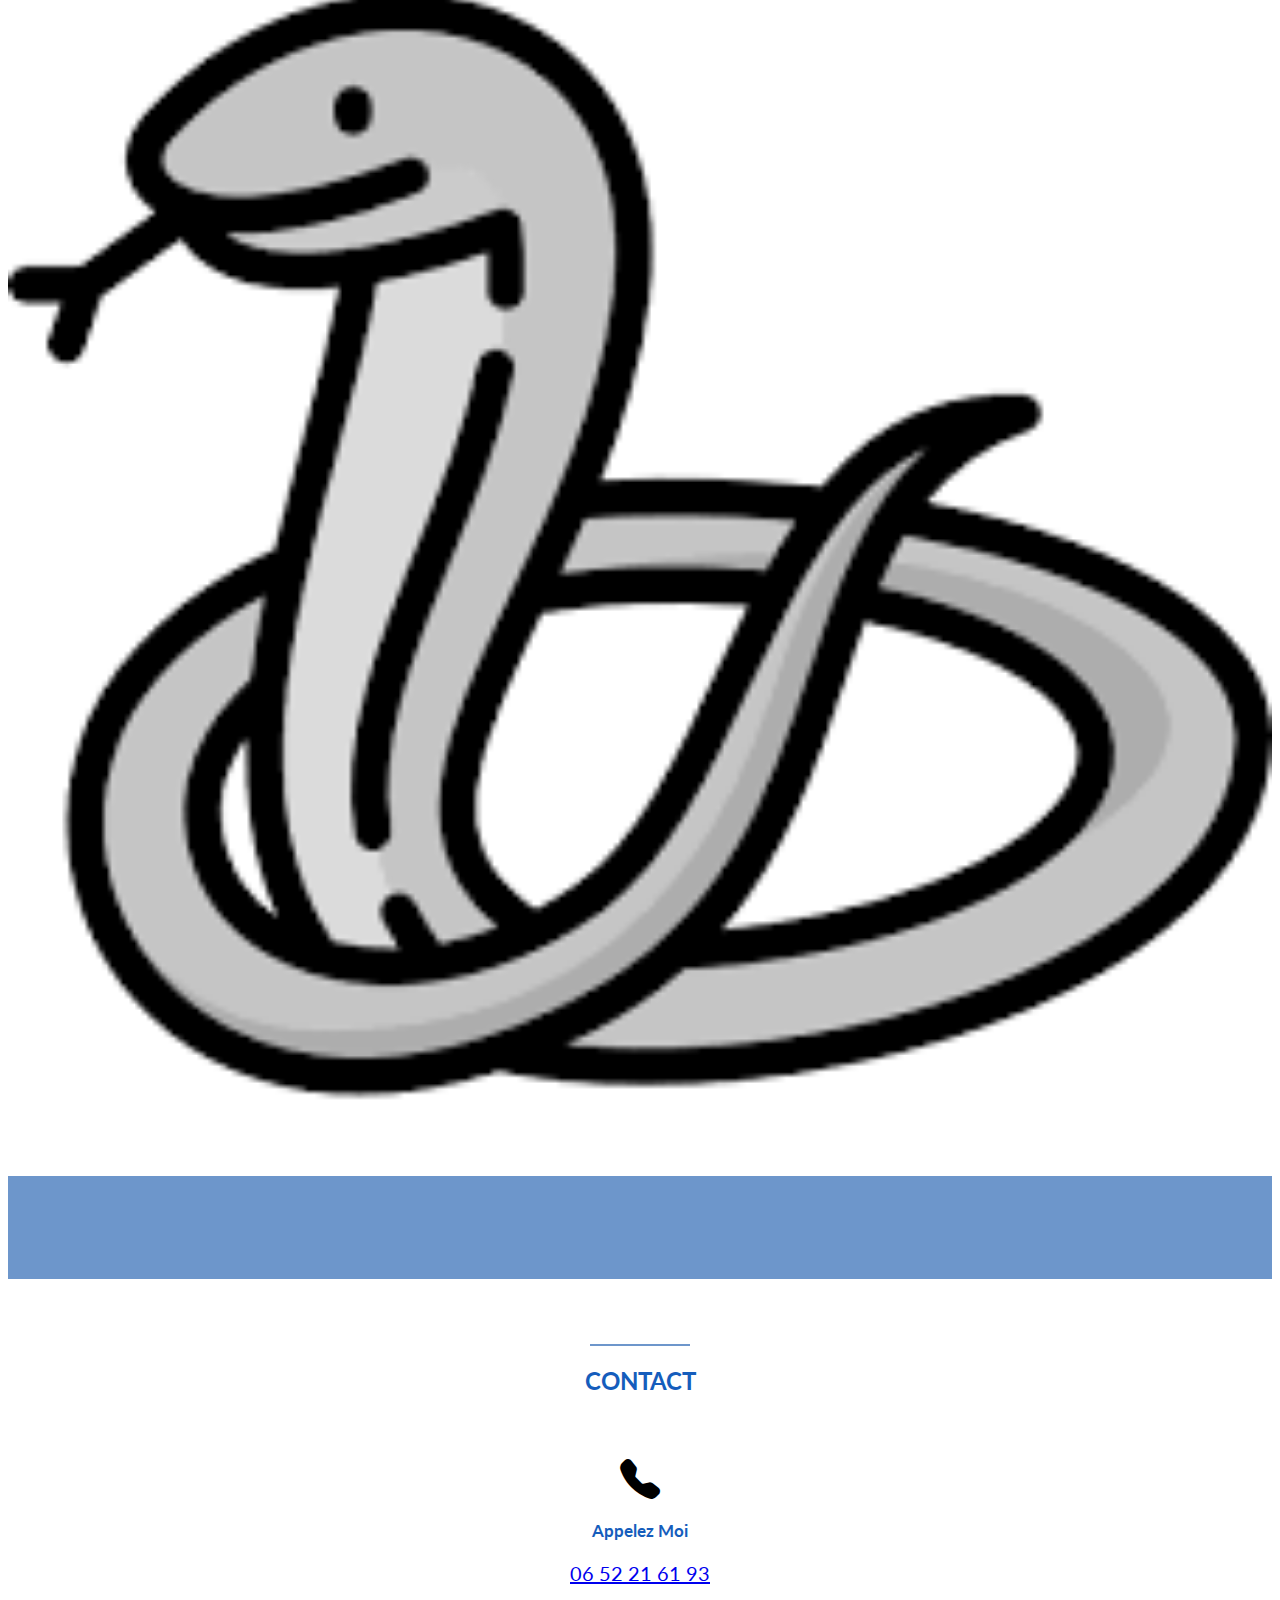
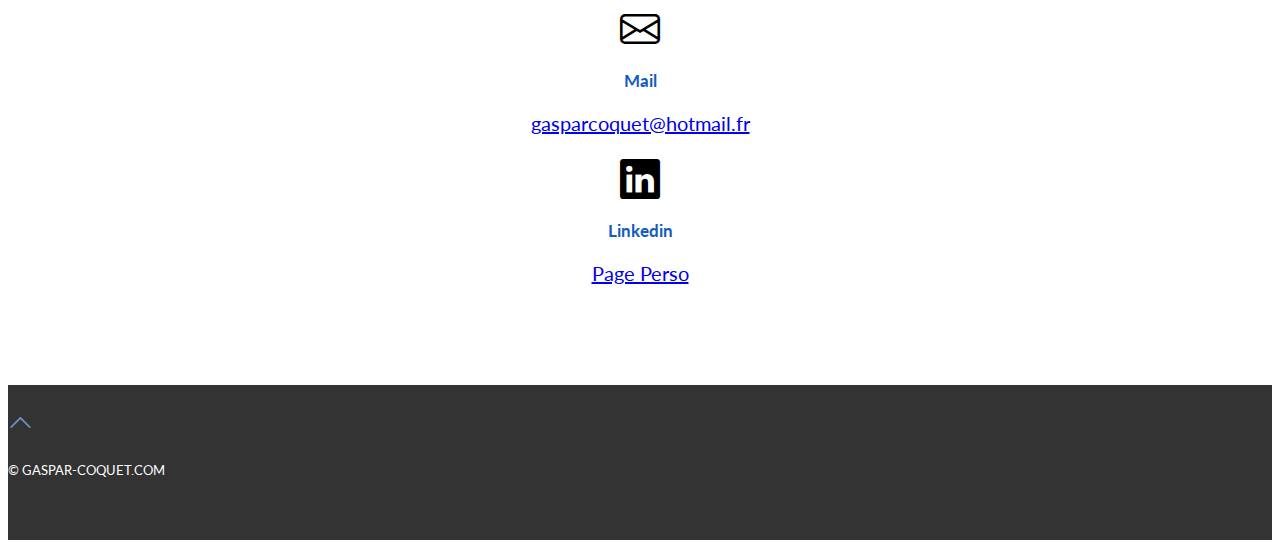
==== commit 86c633cf: "ajout_snake" ====
--- a/CV en ligne/index.html
+++ b/CV en ligne/index.html
@@ -2,6 +2,7 @@
 <html>
     <head>
         <title>CV Gaspar Coquet</title>
+        <link rel="stylesheet" href="images/C icon.png">
         <meta charset="utf-8">
         <meta name="viewport" content="width=device-width, initial-scale=1">
         <link href="https://cdn.jsdelivr.net/npm/bootstrap@5.1.1/dist/css/bootstrap.min.css" rel="stylesheet" integrity="sha384-F3w7mX95PdgyTmZZMECAngseQB83DfGTowi0iMjiWaeVhAn4FJkqJByhZMI3AhiU" crossorigin="anonymous">
@@ -21,8 +22,8 @@
                 <div class="navbar-nav">
                   <a class="nav-link active" aria-current="page" href="#about">Moi</a>
                   <a class="nav-link" href="#skills">Compétences</a>
+                  <a class="nav-link" href="#education">Education</a>
                   <a class="nav-link" href="#experience">Expérience</a>
-                  <a class="nav-link" href="#education">Education</a>
                   <a class="nav-link" href="#portfolio">Portfolio</a>
                   <a class="nav-link" href="#contact">Contact</a>
                 </div>
@@ -94,38 +95,6 @@
                     <h2>Education</h2>
                 </div>
                 <ul class="timeline">
-                    <li>
-                        <div class="timeline-badge"><span class="bi-award-fill"></span></div>
-                        <div class="timeline-panel-container">
-                            <div class="timeline-panel">
-                                <div class="timeline-heading">
-                                    <h3>Lycée Carnot</h3>
-                                    <h4>BAC S</h4>
-                                    <p class="text-muted"><span class="bi-clock-fill"></span> 2016-2019</p>
-                                </div>
-                                <div class="timeline-body">
-                                    <p>Apprentissage des notions scientifiques de base</p>
-                                    <p>Mention AB</p>
-                                </div>
-                            </div>
-                        </div>
-                    </li>
-                    <li>
-                        <div class="timeline-badge"><span class="bi-award-fill"></span></div>
-                        <div class="timeline-panel-container-inverted">
-                            <div class="timeline-panel">
-                                <div class="timeline-heading">
-                                    <h3>Lycée Carnot</h3>
-                                    <h4>Prépa Scientifique</h4>
-                                    <p class="text-muted"><span class="bi-clock-fill"></span> 2019-2021</p>
-                                </div>
-                                <div class="timeline-body">
-                                    <p>Approfondissement de concepts scientifiques complexes</p>
-                                    <p>Apprentissage du langage de programmation Python</p>
-                                </div>
-                            </div>
-                        </div>
-                    </li>
                     <li>
                         <div class="timeline-badge"><span class="bi-award-fill"></span></div>
                         <div class="timeline-panel-container">
@@ -139,6 +108,39 @@
                                     <p>Apprentissage des principaux langages informatiques lors de semaines intensives appelées "Piscine"</p>
                                     <p>Découverte de notions informatiques poussées</p>
                                     <p>Projets informatiques dans divers langages</p>
+                                </div>
+                            </div>
+                        </div>
+                    </li>
+                    <li>
+                        <div class="timeline-badge"><span class="bi-award-fill"></span></div>
+                        <div class="timeline-panel-container-inverted">
+                            <div class="timeline-panel">
+                                <div class="timeline-heading">
+                                    <h3>Prépa Scientifique</h3>
+                                    <h4>Lycée Carnot</h4>
+                                    <p class="text-muted"><span class="bi-clock-fill"></span> 2019-2021</p>
+                                </div>
+                                <div class="timeline-body">
+                                    <p>Approfondissement de concepts scientifiques complexes</p>
+                                    <p>Apprentissage du langage de programmation Python</p>
+                                </div>
+                            </div>
+                        </div>
+                    </li>
+                    <li>
+                    <li>
+                        <div class="timeline-badge"><span class="bi-award-fill"></span></div>
+                        <div class="timeline-panel-container">
+                            <div class="timeline-panel">
+                                <div class="timeline-heading">
+                                    <h3>BAC S</h3>
+                                    <h4>Lycée Carnot</h4>
+                                    <p class="text-muted"><span class="bi-clock-fill"></span> 2016-2019</p>
+                                </div>
+                                <div class="timeline-body">
+                                    <p>Apprentissage des notions scientifiques de base</p>
+                                    <p>Mention AB</p>
                                 </div>
                             </div>
                         </div>
@@ -186,13 +188,13 @@
                 <div class="heading">
                     <h2>Portfolio</h2>
                 </div>
-                <!--
-                <div class="row">
-                    <div class="col-md-4">
-                        <a href="https://facebook.com" target="_blank">
-                            <img src="images/facebook_share.png" class="img-thumbnail" alt="facebook share">
-                        </a>
-                    </div>
+                <div class="row">
+                    <div class="col-md-4">
+                        <a href="https://snake.coquetdev.com" target="_blank">
+                            <img src="images/snake picture.png" class="img-thumbnail" alt="snake">
+                        </a>
+                    </div>
+                    <!--
                     <div class="col-md-4">
                         <a href="https://google.com" target="_blank">
                             <img src="images/google_translate.png" class="img-thumbnail" alt="google translate">
@@ -236,7 +238,7 @@
                 <div class="row">
                     <div class="col-md-4 align">
                         <span class="bi bi-telephone-fill"></span>
-                        <h3>Appeler Moi</h3>
+                        <h3>Appelez Moi</h3>
                         <a href="tel:+33652216193">
                             <p class="text">06 52 21 61 93</p>
                         </a>
